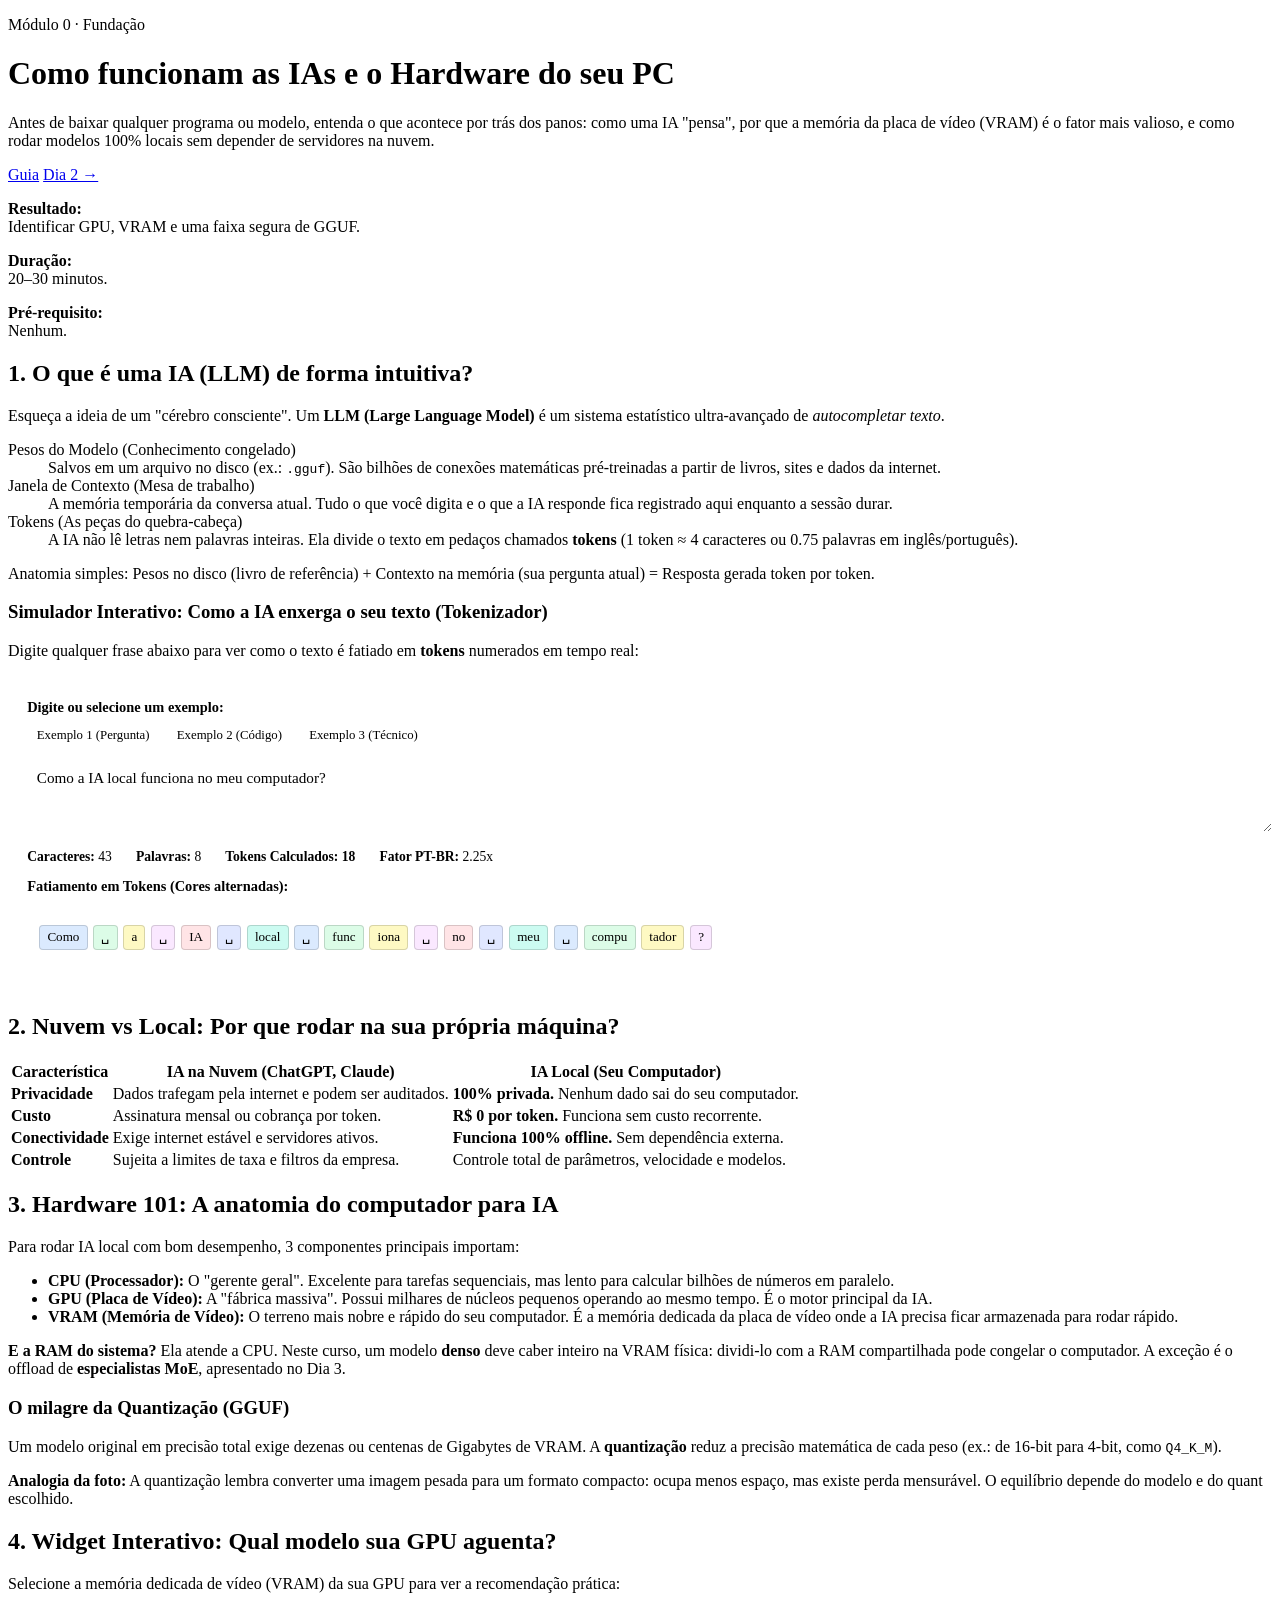
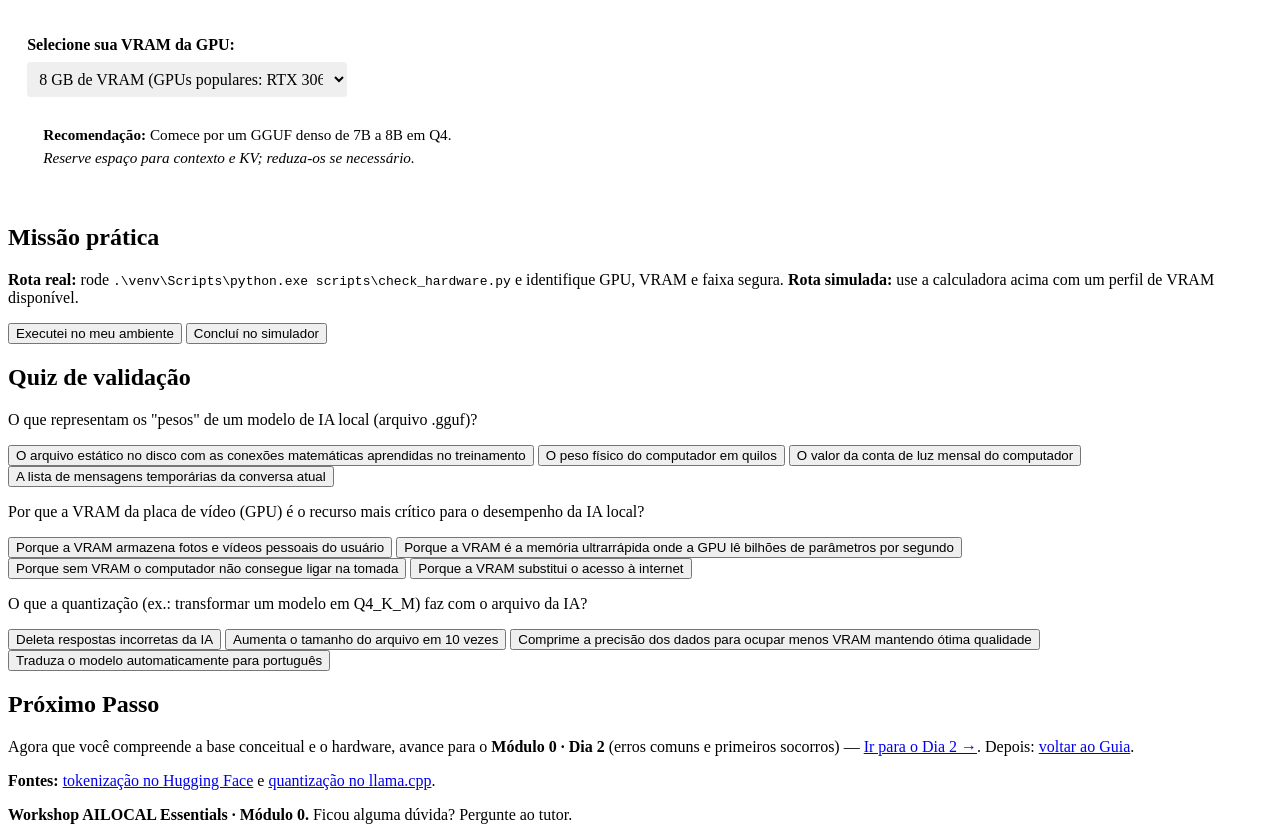
==== teach/lessons/s0d1-fundamentos-ia-hardware.html @ 34cdef8f "docs(teach): slim student HTML to guide + glossary Drop cheat-sheet pages; fold flags/samplers/infer" ====
<!DOCTYPE html>
<html lang="pt-BR">
<head>
  <meta charset="utf-8" />
  <meta name="viewport" content="width=device-width, initial-scale=1" />
  <title>Módulo 0 — Como funcionam as IAs e o Hardware do PC</title>
  <link rel="stylesheet" href="../assets/lesson.css" />
  <style>
    .vram-calc {
      background: var(--card);
      border: 1px solid var(--line);
      border-radius: 6px;
      padding: 1.2rem;
      margin: 1.5rem 0;
    }
    .vram-calc label {
      font-family: var(--sans);
      font-weight: 600;
      display: block;
      margin-bottom: 0.5rem;
    }
    .vram-calc select {
      font-family: var(--sans);
      font-size: 1rem;
      padding: 0.5rem;
      width: 100%;
      max-width: 20rem;
      border: 1px solid var(--line);
      border-radius: 4px;
      margin-bottom: 1rem;
    }
    .calc-result {
      background: var(--bg);
      border-left: 3px solid var(--accent);
      padding: 0.85rem 1rem;
      border-radius: 0 4px 4px 0;
      font-size: 0.95rem;
    }
    .calc-result strong {
      color: var(--accent);
    }
  </style>
</head>
<body>
  <div class="wrap">
    <header class="site">
      <p class="eyebrow">Módulo 0 · Fundação</p>
      <h1>Como funcionam as IAs e o Hardware do seu PC</h1>
      <p class="lede">
        Antes de baixar qualquer programa ou modelo, entenda o que acontece por trás dos panos: como uma IA "pensa", por que a memória da placa de vídeo (VRAM) é o fator mais valioso, e como rodar modelos 100% locais sem depender de servidores na nuvem.
      </p>
      <p class="navlinks">
        <a href="../index.html">Guia</a>
        <a href="s0d2-troubleshooting-erros-comuns.html">Dia 2 →</a>
      </p>
    </header>

    <section class="lesson-meta" aria-label="Resumo da aula">
      <p><strong>Resultado:</strong><br />Identificar GPU, VRAM e uma faixa segura de GGUF.</p>
      <p><strong>Duração:</strong><br />20–30 minutos.</p>
      <p><strong>Pré-requisito:</strong><br />Nenhum.</p>
    </section>

    <h2>1. O que é uma IA (LLM) de forma intuitiva?</h2>
    <p>
      Esqueça a ideia de um "cérebro consciente". Um <strong>LLM (Large Language Model)</strong> é um sistema estatístico ultra-avançado de <em>autocompletar texto</em>.
    </p>
    <dl>
      <dt>Pesos do Modelo (Conhecimento congelado)</dt>
      <dd>Salvos em um arquivo no disco (ex.: <code>.gguf</code>). São bilhões de conexões matemáticas pré-treinadas a partir de livros, sites e dados da internet.</dd>
      <dt>Janela de Contexto (Mesa de trabalho)</dt>
      <dd>A memória temporária da conversa atual. Tudo o que você digita e o que a IA responde fica registrado aqui enquanto a sessão durar.</dd>
      <dt>Tokens (As peças do quebra-cabeça)</dt>
      <dd>A IA não lê letras nem palavras inteiras. Ela divide o texto em pedaços chamados <strong>tokens</strong> (1 token ≈ 4 caracteres ou 0.75 palavras em inglês/português).</dd>
    </dl>
    <p class="note">Anatomia simples: Pesos no disco (livro de referência) + Contexto na memória (sua pergunta atual) = Resposta gerada token por token.</p>

    <h3>Simulador Interativo: Como a IA enxerga o seu texto (Tokenizador)</h3>
    <p>Digite qualquer frase abaixo para ver como o texto é fatiado em <strong>tokens</strong> numerados em tempo real:</p>

    <div style="background: var(--card); border: 1px solid var(--line); border-radius: 6px; padding: 1.2rem; margin: 1.25rem 0;">
      <label style="font-family: var(--sans); font-weight: 600; display: block; font-size: 0.9rem; margin-bottom: 0.4rem;">Digite ou selecione um exemplo:</label>
      
      <div style="margin-bottom: 0.75rem; display: flex; gap: 0.5rem; flex-wrap: wrap;">
        <button type="button" class="preset-btn" data-text="Como a IA local funciona no meu computador?" style="font-family: var(--sans); font-size: 0.8rem; padding: 0.3rem 0.6rem; border: 1px solid var(--line); border-radius: 4px; background: var(--bg); cursor: pointer;">Exemplo 1 (Pergunta)</button>
        <button type="button" class="preset-btn" data-text="print('Olá Mundo! 🚀')" style="font-family: var(--sans); font-size: 0.8rem; padding: 0.3rem 0.6rem; border: 1px solid var(--line); border-radius: 4px; background: var(--bg); cursor: pointer;">Exemplo 2 (Código)</button>
        <button type="button" class="preset-btn" data-text="A quantização Q4 comprime o arquivo GGUF economizando VRAM." style="font-family: var(--sans); font-size: 0.8rem; padding: 0.3rem 0.6rem; border: 1px solid var(--line); border-radius: 4px; background: var(--bg); cursor: pointer;">Exemplo 3 (Técnico)</button>
      </div>

      <textarea id="tok-input" rows="3" style="width: 100%; padding: 0.6rem; font-family: var(--sans); font-size: 0.95rem; border: 1px solid var(--line); border-radius: 4px; resize: vertical;" placeholder="Digite aqui...">Como a IA local funciona no meu computador?</textarea>

      <div style="display: flex; gap: 1.5rem; margin: 0.8rem 0; font-family: var(--sans); font-size: 0.85rem; color: var(--muted); flex-wrap: wrap;">
        <span><strong>Caracteres:</strong> <span id="stat-chars">0</span></span>
        <span><strong>Palavras:</strong> <span id="stat-words">0</span></span>
        <span><strong>Tokens Calculados:</strong> <span id="stat-tokens" style="color: var(--accent); font-weight: bold;">0</span></span>
        <span><strong>Fator PT-BR:</strong> <span id="stat-ratio">1.0x</span></span>
      </div>

      <label style="font-family: var(--sans); font-weight: 600; display: block; font-size: 0.9rem; margin-bottom: 0.4rem;">Fatiamento em Tokens (Cores alternadas):</label>
      <div id="tok-chips" style="min-height: 3rem; padding: 0.75rem; border: 1px solid var(--line); border-radius: 4px; background: var(--bg); display: flex; flex-wrap: wrap; gap: 0.35rem; align-items: center;"></div>
    </div>

    <script>
      (function() {
        const inputEl = document.getElementById('tok-input');
        const chipsEl = document.getElementById('tok-chips');
        const charsEl = document.getElementById('stat-chars');
        const wordsEl = document.getElementById('stat-words');
        const tokensEl = document.getElementById('stat-tokens');
        const ratioEl = document.getElementById('stat-ratio');
        const presetBtns = document.querySelectorAll('.preset-btn');

        const colors = [
          '#dbeafe', '#dcfce7', '#fef9c3', '#fae8ff', '#ffe4e6', '#e0e7ff', '#ccfbf1'
        ];

        // Tokenizador simulado (aproximação BPE PT-BR)
        function tokenizeSim(text) {
          if (!text) return [];
          const tokens = [];
          // Fatia palavras longas, acentos, pontuações e emojis
          const rawWords = text.match(/[\wáàâãéèêíóòôõúçÁÀÂÃÉÈÊÍÓÒÔÕÚÇ]+|[^\s\wáàâãéèêíóòôõúçÁÀÂÃÉÈÊÍÓÒÔÕÚÇ]|\s+/g) || [text];
          
          let colorIdx = 0;
          rawWords.forEach((word) => {
            if (word.length > 7 && !/^\s+$/.test(word)) {
              // Fatia em subwords
              const half = Math.ceil(word.length / 2);
              const p1 = word.slice(0, half);
              const p2 = word.slice(half);
              tokens.push({ text: p1, bg: colors[colorIdx % colors.length], id: Math.floor(1000 + Math.random() * 80000) });
              colorIdx++;
              tokens.push({ text: p2, bg: colors[colorIdx % colors.length], id: Math.floor(1000 + Math.random() * 80000) });
              colorIdx++;
            } else {
              tokens.push({ text: word, bg: colors[colorIdx % colors.length], id: Math.floor(1000 + Math.random() * 80000) });
              colorIdx++;
            }
          });
          return tokens;
        }

        function updateTokenizer() {
          const val = inputEl.value;
          const tokens = tokenizeSim(val);
          
          const chars = val.length;
          const words = val.trim() ? val.trim().split(/\s+/).length : 0;
          const numTokens = tokens.length;
          const ratio = words > 0 ? (numTokens / words).toFixed(2) : "1.00";

          charsEl.textContent = chars;
          wordsEl.textContent = words;
          tokensEl.textContent = numTokens;
          ratioEl.textContent = ratio + "x";

          chipsEl.innerHTML = '';
          if (tokens.length === 0) {
            chipsEl.innerHTML = '<span style="color: var(--muted); font-size: 0.85rem;">Digite algo acima para ver a tokenização...</span>';
            return;
          }

          tokens.forEach((t) => {
            const chip = document.createElement('span');
            chip.style.backgroundColor = t.bg;
            chip.style.border = '1px solid rgba(0,0,0,0.15)';
            chip.style.borderRadius = '4px';
            chip.style.padding = '0.2rem 0.45rem';
            chip.style.fontFamily = 'var(--mono)';
            chip.style.fontSize = '0.82rem';
            chip.style.whiteSpace = 'pre-wrap';
            chip.title = `Token ID simulado: #${t.id}`;

            const display = t.text.replace(/ /g, '␣').replace(/\n/g, '↵');
            chip.textContent = display;
            chipsEl.appendChild(chip);
          });
        }

        inputEl.addEventListener('input', updateTokenizer);
        presetBtns.forEach(btn => {
          btn.addEventListener('click', () => {
            inputEl.value = btn.getAttribute('data-text');
            updateTokenizer();
          });
        });

        updateTokenizer();
      })();
    </script>

    <h2>2. Nuvem vs Local: Por que rodar na sua própria máquina?</h2>
    <table>
      <thead>
        <tr>
          <th>Característica</th>
          <th>IA na Nuvem (ChatGPT, Claude)</th>
          <th>IA Local (Seu Computador)</th>
        </tr>
      </thead>
      <tbody>
        <tr>
          <td><strong>Privacidade</strong></td>
          <td>Dados trafegam pela internet e podem ser auditados.</td>
          <td><strong>100% privada.</strong> Nenhum dado sai do seu computador.</td>
        </tr>
        <tr>
          <td><strong>Custo</strong></td>
          <td>Assinatura mensal ou cobrança por token.</td>
          <td><strong>R$ 0 por token.</strong> Funciona sem custo recorrente.</td>
        </tr>
        <tr>
          <td><strong>Conectividade</strong></td>
          <td>Exige internet estável e servidores ativos.</td>
          <td><strong>Funciona 100% offline.</strong> Sem dependência externa.</td>
        </tr>
        <tr>
          <td><strong>Controle</strong></td>
          <td>Sujeita a limites de taxa e filtros da empresa.</td>
          <td>Controle total de parâmetros, velocidade e modelos.</td>
        </tr>
      </tbody>
    </table>

    <h2>3. Hardware 101: A anatomia do computador para IA</h2>
    <p>Para rodar IA local com bom desempenho, 3 componentes principais importam:</p>
    <ul>
      <li><strong>CPU (Processador):</strong> O "gerente geral". Excelente para tarefas sequenciais, mas lento para calcular bilhões de números em paralelo.</li>
      <li><strong>GPU (Placa de Vídeo):</strong> A "fábrica massiva". Possui milhares de núcleos pequenos operando ao mesmo tempo. É o motor principal da IA.</li>
      <li><strong>VRAM (Memória de Vídeo):</strong> O terreno mais nobre e rápido do seu computador. É a memória dedicada da placa de vídeo onde a IA precisa ficar armazenada para rodar rápido.</li>
    </ul>

    <p><strong>E a RAM do sistema?</strong> Ela atende a CPU. Neste curso, um modelo <strong>denso</strong> deve caber inteiro na VRAM física: dividi-lo com a RAM compartilhada pode congelar o computador. A exceção é o offload de <strong>especialistas MoE</strong>, apresentado no Dia 3.</p>

    <h3>O milagre da Quantização (GGUF)</h3>
    <p>
      Um modelo original em precisão total exige dezenas ou centenas de Gigabytes de VRAM. A <strong>quantização</strong> reduz a precisão matemática de cada peso (ex.: de 16-bit para 4-bit, como <code>Q4_K_M</code>).
    </p>
    <p class="note">
      <strong>Analogia da foto:</strong> A quantização lembra converter uma imagem pesada para um formato compacto: ocupa menos espaço, mas existe perda mensurável. O equilíbrio depende do modelo e do quant escolhido.
    </p>

    <h2>4. Widget Interativo: Qual modelo sua GPU aguenta?</h2>
    <p>Selecione a memória dedicada de vídeo (VRAM) da sua GPU para ver a recomendação prática:</p>

    <div class="vram-calc">
      <label for="vram-select">Selecione sua VRAM da GPU:</label>
      <select id="vram-select">
        <option value="4">4 GB de VRAM (GPUs de entrada / Notebooks)</option>
        <option value="6">6 GB de VRAM (GPUs intermediárias leves)</option>
        <option value="8" selected>8 GB de VRAM (GPUs populares: RTX 3060/4060, RX 6600)</option>
        <option value="12">12 GB de VRAM (RTX 3060 12GB / 4070)</option>
        <option value="16">16 GB de VRAM (RTX 4060 Ti 16GB / 4080)</option>
        <option value="24">24 GB de VRAM (RTX 3090 / 4090 / Mac M-Series 32GB+)</option>
      </select>

      <div class="calc-result" id="calc-output">
        <!-- JS preenche aqui -->
      </div>
    </div>

    <section class="practice" data-practice data-lesson="s0d1">
      <h2>Missão prática</h2>
      <p><strong>Rota real:</strong> rode <code>.\venv\Scripts\python.exe scripts\check_hardware.py</code> e identifique GPU, VRAM e faixa segura. <strong>Rota simulada:</strong> use a calculadora acima com um perfil de VRAM disponível.</p>
      <div class="practice-actions">
        <button type="button" data-practice-mode="real" aria-pressed="false">Executei no meu ambiente</button>
        <button type="button" data-practice-mode="simulated" aria-pressed="false">Concluí no simulador</button>
      </div>
      <p class="practice-status" data-practice-feedback role="status"></p>
    </section>

    <h2>Quiz de validação</h2>

    <div class="quiz" data-quiz data-lesson="s0d1-q1"
         data-answer-hash="c39dc1c8bb3d06ec870c7b98df34ef4e7e7a6bb083a82ca2b2a31963009b6dba"
         data-ok="Exato! Os pesos do modelo são o arquivo estático com o conhecimento aprendido."
         data-bad="Os pesos do modelo são o arquivo salvo no disco rígido.">
      <p class="q">O que representam os "pesos" de um modelo de IA local (arquivo .gguf)?</p>
      <div class="choices">
        <button type="button" data-choice="A">O arquivo estático no disco com as conexões matemáticas aprendidas no treinamento</button>
        <button type="button" data-choice="B">O peso físico do computador em quilos</button>
        <button type="button" data-choice="C">O valor da conta de luz mensal do computador</button>
        <button type="button" data-choice="D">A lista de mensagens temporárias da conversa atual</button>
      </div>
      <p class="feedback" data-feedback></p>
    </div>

    <div class="quiz" data-quiz data-lesson="s0d1-q2"
         data-answer-hash="702eb3a31de7679ba9e2efdd7aa1edbb51216ab4e1ba09e91f52ef6de0141926"
         data-ok="Correto! A VRAM é a memória ultrarrápida da placa de vídeo onde o modelo deve ser mantido."
         data-bad="O fator principal para a alta velocidade (TPS) é colocar o modelo na memória ultrarrápida da GPU (VRAM).">
      <p class="q">Por que a VRAM da placa de vídeo (GPU) é o recurso mais crítico para o desempenho da IA local?</p>
      <div class="choices">
        <button type="button" data-choice="A">Porque a VRAM armazena fotos e vídeos pessoais do usuário</button>
        <button type="button" data-choice="B">Porque a VRAM é a memória ultrarrápida onde a GPU lê bilhões de parâmetros por segundo</button>
        <button type="button" data-choice="C">Porque sem VRAM o computador não consegue ligar na tomada</button>
        <button type="button" data-choice="D">Porque a VRAM substitui o acesso à internet</button>
      </div>
      <p class="feedback" data-feedback></p>
    </div>

    <div class="quiz" data-quiz data-lesson="s0d1-q3"
         data-answer-hash="93b4b9033e9ee9f4c79cca926da5df0fe3fe9a3a2e0330eb6a5d2cb9318a1a59"
         data-ok="Isso mesmo! Quantização comprime os pesos reduzindo a VRAM necessária com perda imperceptível de qualidade."
         data-bad="A quantização comprime o arquivo do modelo para usar menos memória (VRAM).">
      <p class="q">O que a quantização (ex.: transformar um modelo em Q4_K_M) faz com o arquivo da IA?</p>
      <div class="choices">
        <button type="button" data-choice="A">Deleta respostas incorretas da IA</button>
        <button type="button" data-choice="B">Aumenta o tamanho do arquivo em 10 vezes</button>
        <button type="button" data-choice="C">Comprime a precisão dos dados para ocupar menos VRAM mantendo ótima qualidade</button>
        <button type="button" data-choice="D">Traduza o modelo automaticamente para português</button>
      </div>
      <p class="feedback" data-feedback></p>
    </div>

    <h2>Próximo Passo</h2>
    <p>
      Agora que você compreende a base conceitual e o hardware, avance para o <strong>Módulo 0 · Dia 2</strong> (erros comuns e primeiros socorros) —
      <a href="s0d2-troubleshooting-erros-comuns.html">Ir para o Dia 2 →</a>.
      Depois: <a href="../index.html">voltar ao Guia</a>.
    </p>

    <p class="source-note"><strong>Fontes:</strong> <a href="https://huggingface.co/docs/tokenizers/main/index">tokenização no Hugging Face</a> e <a href="https://github.com/ggml-org/llama.cpp/blob/master/tools/quantize/README.md">quantização no llama.cpp</a>.</p>

    <footer class="site">
      <p><strong>Workshop AILOCAL Essentials · Módulo 0.</strong> Ficou alguma dúvida? Pergunte ao tutor.</p>
    </footer>
  </div>

  <script>
    const vramData = {
      "4": {
        recommended: "Comece por um GGUF denso de 1B a 3B em Q4.",
        note: "Modelo, contexto e KV precisam caber juntos na VRAM física."
      },
      "6": {
        recommended: "Comece por um GGUF denso de 3B em Q4 ou Q8.",
        note: "Não use RAM compartilhada para completar um modelo denso."
      },
      "8": {
        recommended: "Comece por um GGUF denso de 7B a 8B em Q4.",
        note: "Reserve espaço para contexto e KV; reduza-os se necessário."
      },
      "12": {
        recommended: "Comece por 8B em Q8 ou teste 14B em Q4.",
        note: "Confirme o uso físico de VRAM antes de aumentar o contexto."
      },
      "16": {
        recommended: "Comece por um GGUF denso de 14B em Q4.",
        note: "MoE pode usar offload de especialistas; denso não pode derramar para RAM."
      },
      "24": {
        recommended: "Comece por um GGUF denso de até 32B em Q4, verificando o tamanho real.",
        note: "A recomendação é ponto de partida; meça a sua configuração."
      }
    };

    const selectEl = document.getElementById('vram-select');
    const outputEl = document.getElementById('calc-output');

    function updateCalc() {
      const val = selectEl.value;
      const data = vramData[val];
      outputEl.innerHTML = `
        <p style="margin:0 0 0.3rem"><strong>Recomendação:</strong> ${data.recommended}</p>
        <p style="margin:0"><em>${data.note}</em></p>
      `;
    }

    selectEl.addEventListener('change', updateCalc);
    updateCalc();
  </script>

  <script src="../assets/progress.js"></script>
  <script src="../assets/quiz.js"></script>
</body>
</html>
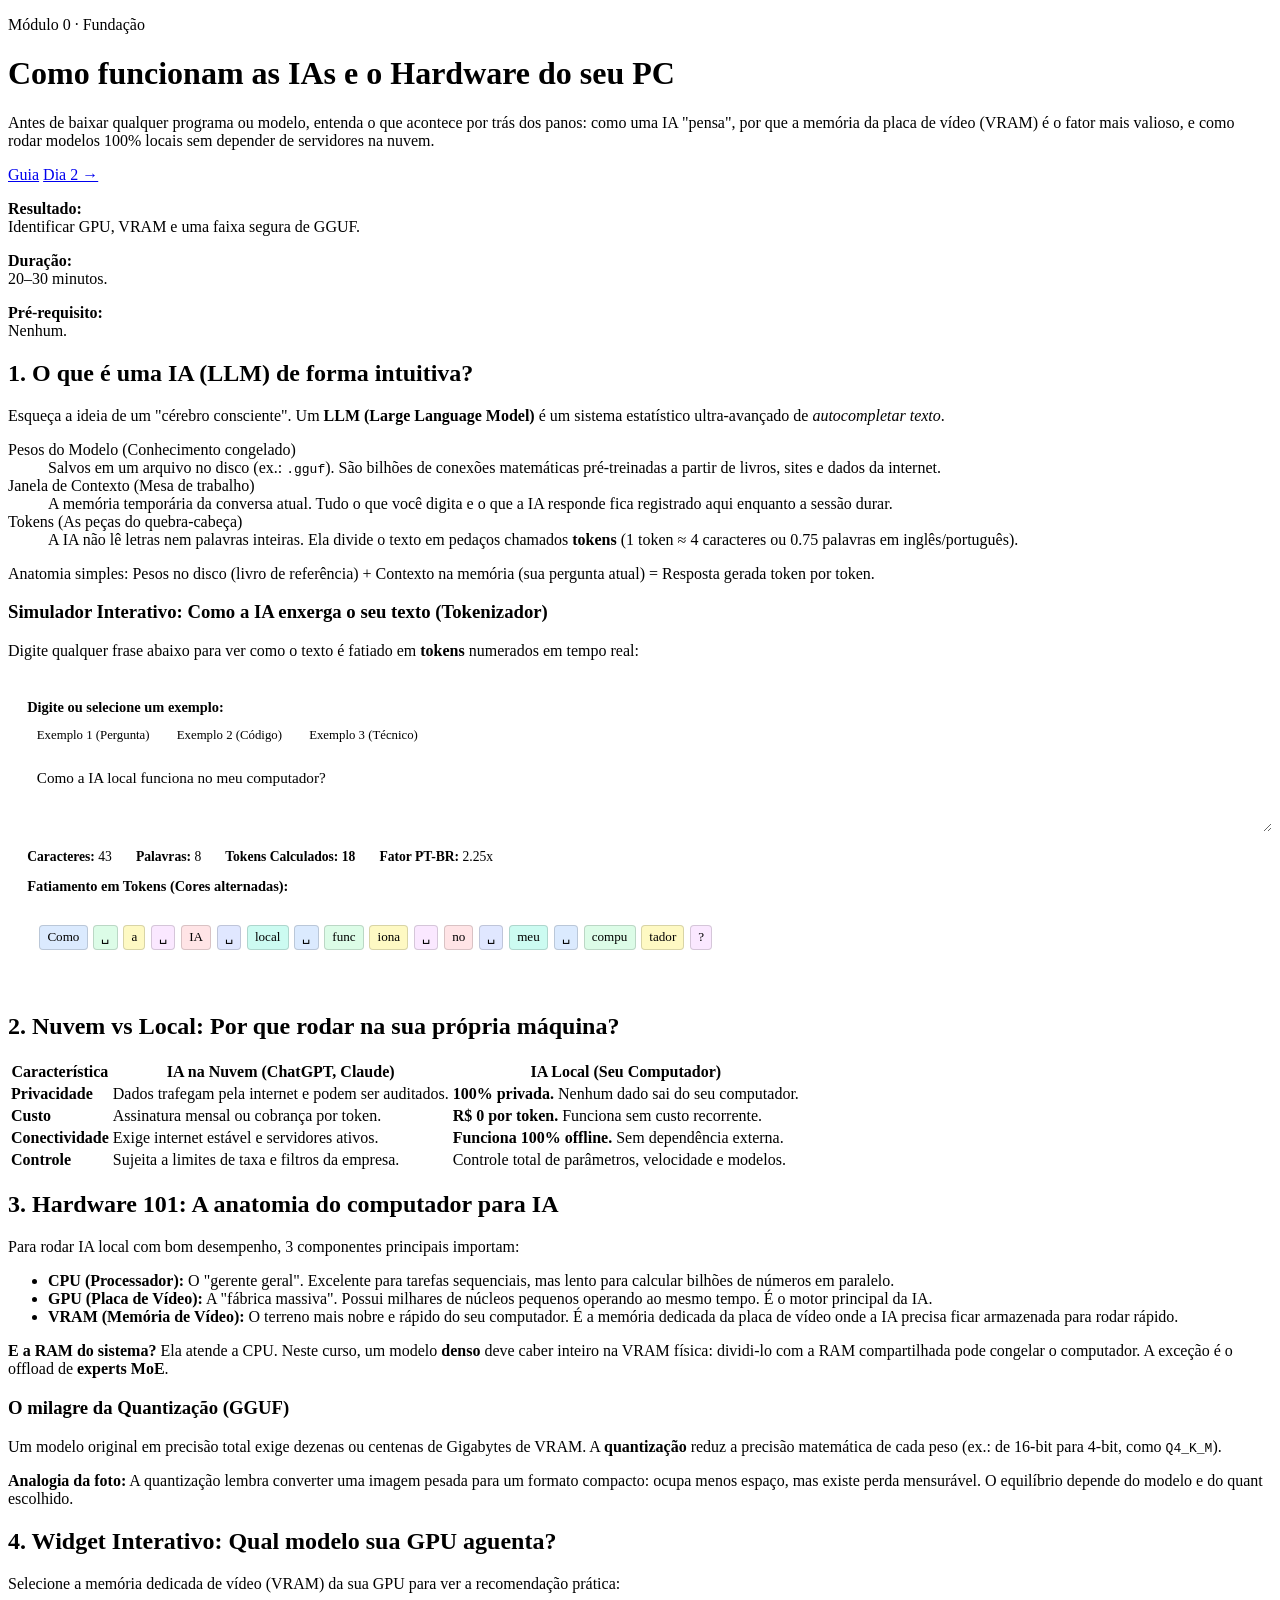
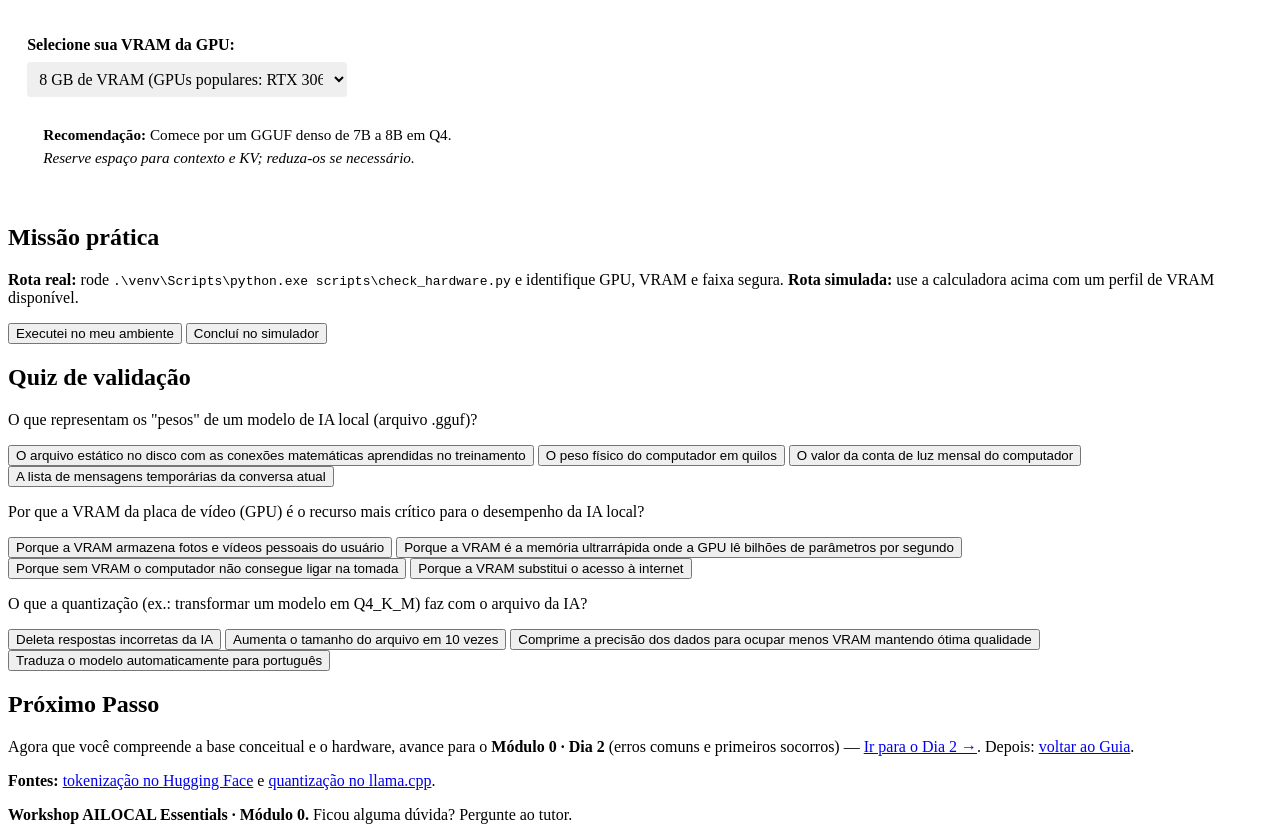
==== commit d65a3d9e: "feat(teach): publish S2D4 and enrich glossary Ship Day/Night full application lesson into the publis" ====
--- a/teach/lessons/s0d1-fundamentos-ia-hardware.html
+++ b/teach/lessons/s0d1-fundamentos-ia-hardware.html
@@ -230,7 +230,7 @@
       <li><strong>VRAM (Memória de Vídeo):</strong> O terreno mais nobre e rápido do seu computador. É a memória dedicada da placa de vídeo onde a IA precisa ficar armazenada para rodar rápido.</li>
     </ul>
 
-    <p><strong>E a RAM do sistema?</strong> Ela atende a CPU. Neste curso, um modelo <strong>denso</strong> deve caber inteiro na VRAM física: dividi-lo com a RAM compartilhada pode congelar o computador. A exceção é o offload de <strong>especialistas MoE</strong>, apresentado no Dia 3.</p>
+    <p><strong>E a RAM do sistema?</strong> Ela atende a CPU. Neste curso, um modelo <strong>denso</strong> deve caber inteiro na VRAM física: dividi-lo com a RAM compartilhada pode congelar o computador. A exceção é o offload de <strong>experts MoE</strong>.</p>
 
     <h3>O milagre da Quantização (GGUF)</h3>
     <p>
@@ -347,7 +347,7 @@
       },
       "16": {
         recommended: "Comece por um GGUF denso de 14B em Q4.",
-        note: "MoE pode usar offload de especialistas; denso não pode derramar para RAM."
+        note: "MoE pode usar offload de experts; denso não pode derramar para RAM."
       },
       "24": {
         recommended: "Comece por um GGUF denso de até 32B em Q4, verificando o tamanho real.",
